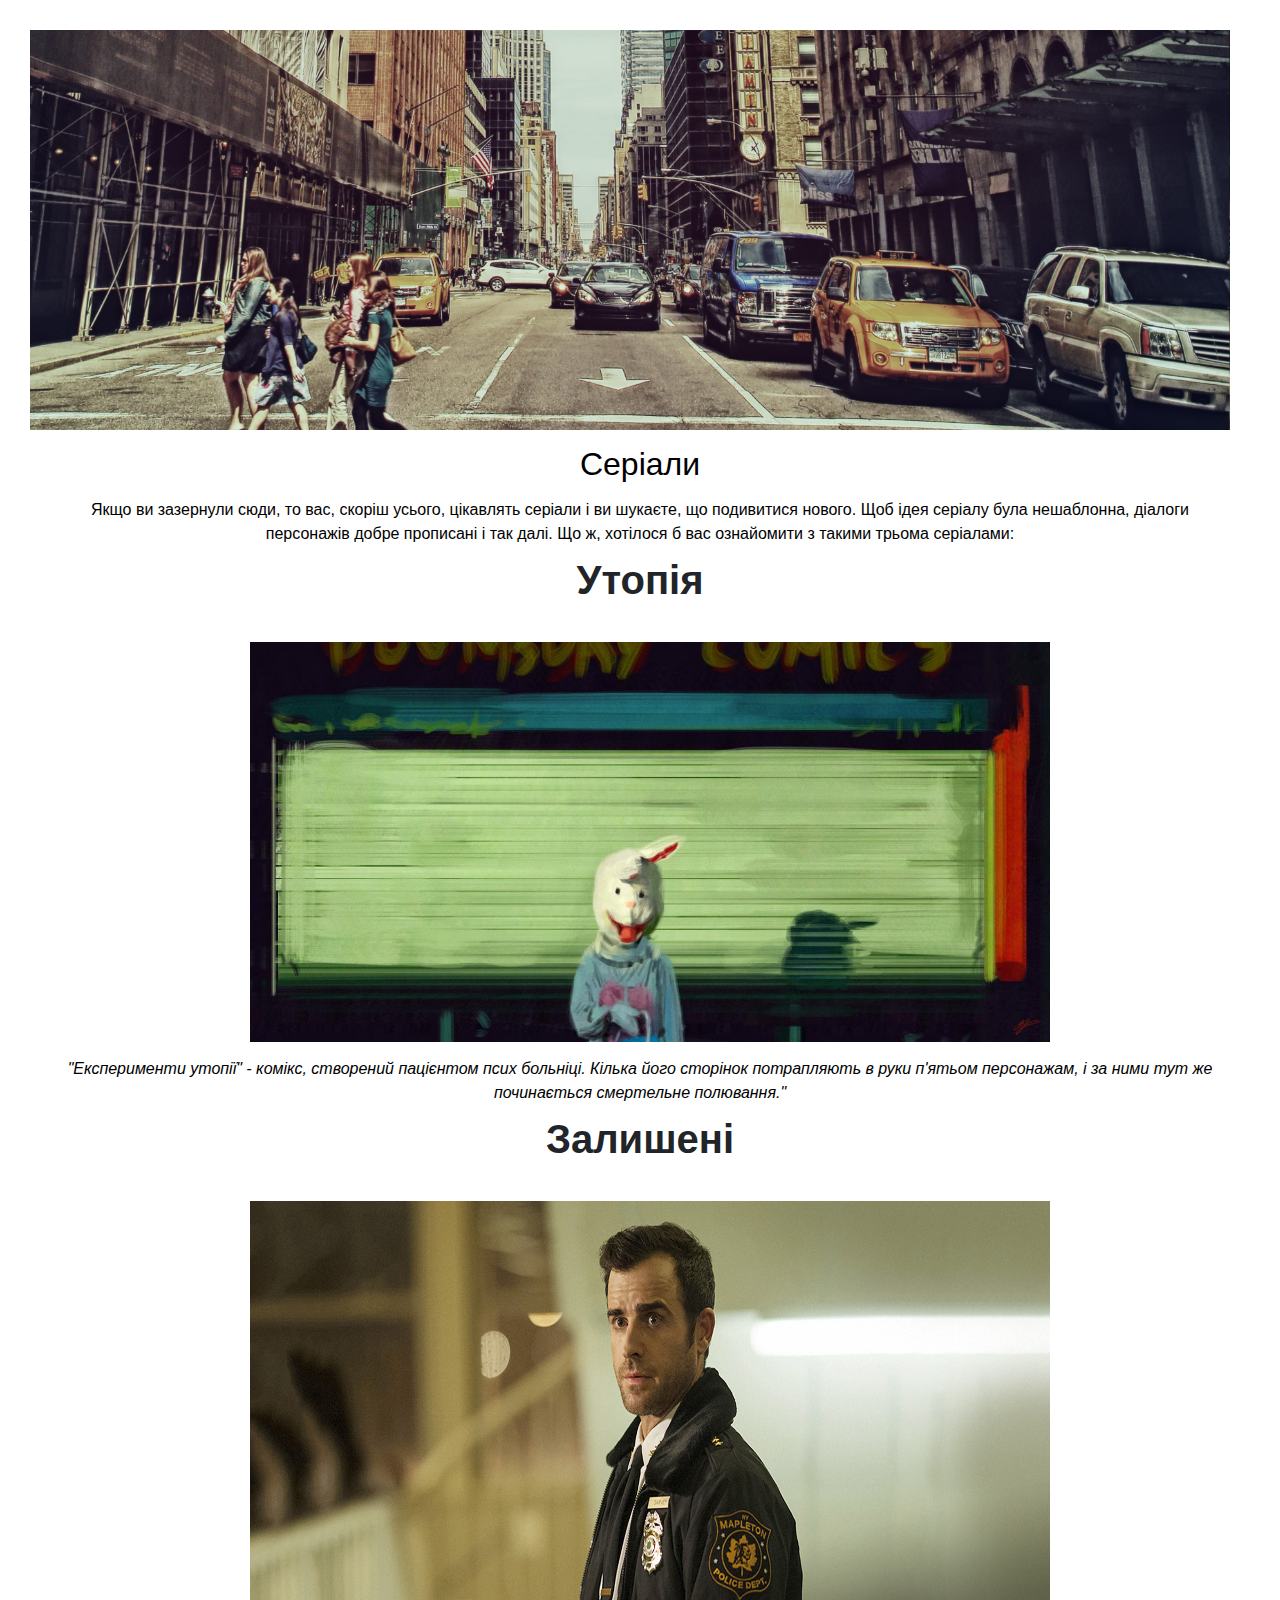
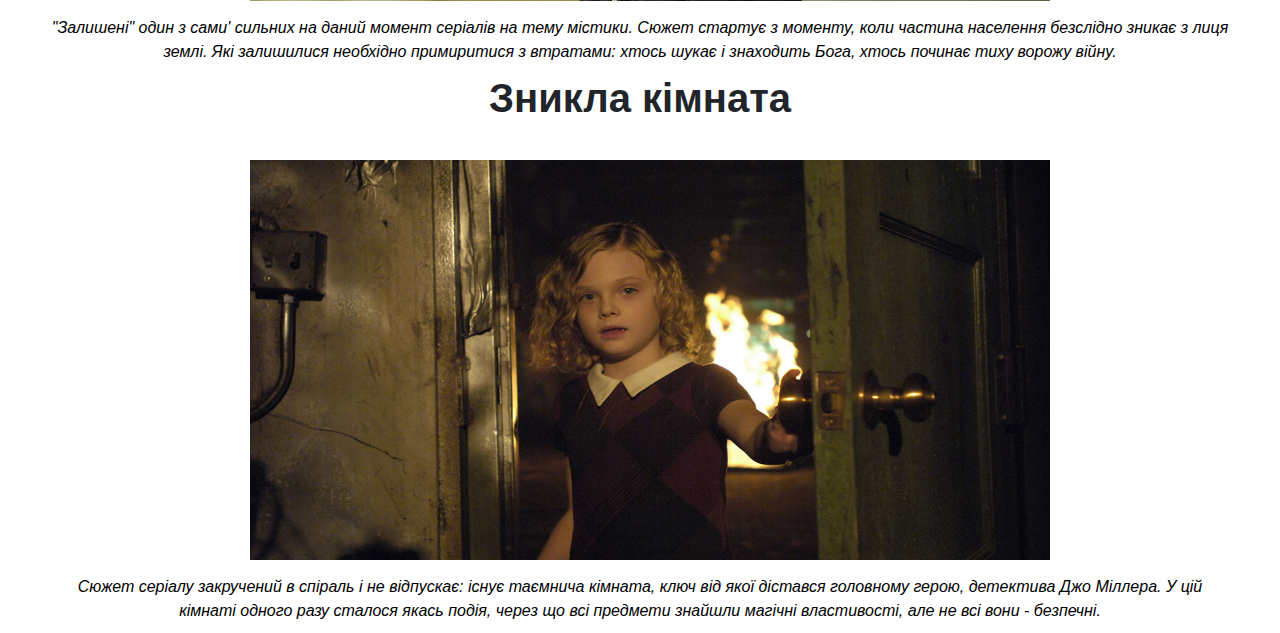
==== Страницы/Серіали.html @ 3b9bedf6 "commit" ====
<!DOCTYPE html>
<html>
<head>
      <!-- Required meta tags -->
      <meta charset="utf-8">
      <meta name="viewport" content="width=device-width, initial-scale=1, shrink-to-fit=no">
  
      <!-- Bootstrap CSS -->
      <link rel="stylesheet" href="https://stackpath.bootstrapcdn.com/bootstrap/4.3.1/css/bootstrap.min.css" integrity="sha384-ggOyR0iXCbMQv3Xipma34MD+dH/1fQ784/j6cY/iJTQUOhcWr7x9JvoRxT2MZw1T" crossorigin="anonymous">
<link rel="stylesheet" href="style.css" type="text/css">
</head>
<body>
<img src='02.png' alt='oo'/>
<h2>Серіали</h2>
<p>Якщо ви зазернули сюди, то вас, скоріш усього, цікавлять серіали і ви шукаєте, що подивитися нового. Щоб ідея серіалу була нешаблонна, діалоги персонажів добре прописані і так далі. 
    Що ж, хотілося б вас ознайомити з такими трьома серіалами: </p> 
<h1 class="font-weight-bold">Утопія</h1> 
<img src="03.png" class="wow">
<p class="font-italic">"Експерименти утопії" - комікс, створений пацієнтом псих больніці. Кілька його сторінок потрапляють в руки п'ятьом персонажам, і за ними тут же починається смертельне полювання."</p> 
<h1 class="font-weight-bold">Залишені</h1>
<img src="04.png" class="wo">
<p class="font-italic">"Залишені" один з сами' сильних на даний момент серіалів на тему містики. Сюжет стартує з моменту, коли частина населення безслідно зникає з лиця землі. Які залишилися необхідно примиритися з втратами: хтось шукає і знаходить Бога, хтось починає тиху ворожу війну.</p> 
<h1 class="font-weight-bold">Зникла кімната</h1> 
<img src="05.png" class="woy">
<p class="font-italic">Сюжет серіалу закручений в спіраль і не відпускає: існує таємнича кімната, ключ від якої дістався головному герою, детектива Джо Міллера. У цій кімнаті одного разу сталося якась подія, через що всі предмети знайшли магічні властивості, але не всі вони - безпечні.</p>
    <!-- Optional JavaScript -->
    <!-- jQuery first, then Popper.js, then Bootstrap JS -->
    <script src="https://code.jquery.com/jquery-3.3.1.slim.min.js" integrity="sha384-q8i/X+965DzO0rT7abK41JStQIAqVgRVzpbzo5smXKp4YfRvH+8abtTE1Pi6jizo" crossorigin="anonymous"></script>
    <script src="https://cdnjs.cloudflare.com/ajax/libs/popper.js/1.14.7/umd/popper.min.js" integrity="sha384-UO2eT0CpHqdSJQ6hJty5KVphtPhzWj9WO1clHTMGa3JDZwrnQq4sF86dIHNDz0W1" crossorigin="anonymous"></script>
    <script src="https://stackpath.bootstrapcdn.com/bootstrap/4.3.1/js/bootstrap.min.js" integrity="sha384-JjSmVgyd0p3pXB1rRibZUAYoIIy6OrQ6VrjIEaFf/nJGzIxFDsf4x0xIM+B07jRM" crossorigin="anonymous"></script>
</body>
</html>
---- Страницы/style.css ----
body {
    background-color:#ffffff;
    }
    button {background: darkcyan; width: 100px; height: 50px;}
    p{
      color:#000000;
      text-align: center;
      margin-left: 50px; margin-right: 50px; margin-top: 15px; margin-bottom: 10px;      
    }
    h1{
      text-align: center;
    }
    h3 {
      color:#000000;
      text-align: center;
      margin-left: 50px; margin-right: 50px; margin-top: 15px; margin-bottom: 10px;
    } 
    h2 {
      color:#000000;
      text-align: center;
      margin-left: 50px; margin-right: 50px; margin-top: 15px; margin-bottom: 10px;
    } 
    div{
      color: #ffffff;
      justify-content: space-around;
      flex-wrap: wrap;
      align-items: center;
    }
    .container {
      background-color: #fff2d9;
      color:#886f4a;
      width: 1510px;
      height: 570px;
      position: absolute; left: 70px; top: 1550px;
    }
    .btn-group{
      background-color: #14121248;
      padding: 0px;
      display: flex;
      height:400px;
      margin-left: 30px; margin-right: 40px; margin-top: 50px; margin-bottom: 10px;
    }
    img{
      width: 1200px; height: 400px; 
      margin-left: 30px; margin-right: 30px; margin-top: 30px;
    }
    .okey{
      width: 1200px; height: 400px;
      margin-left: 30px; margin-right: 30px; margin-top: -450px;
    }
  .wow, .woy, .wo, .www, .wok, .wou{
    width: 800px; height: 400px;
    margin-left: 250px; margin-right: 30px;
  }
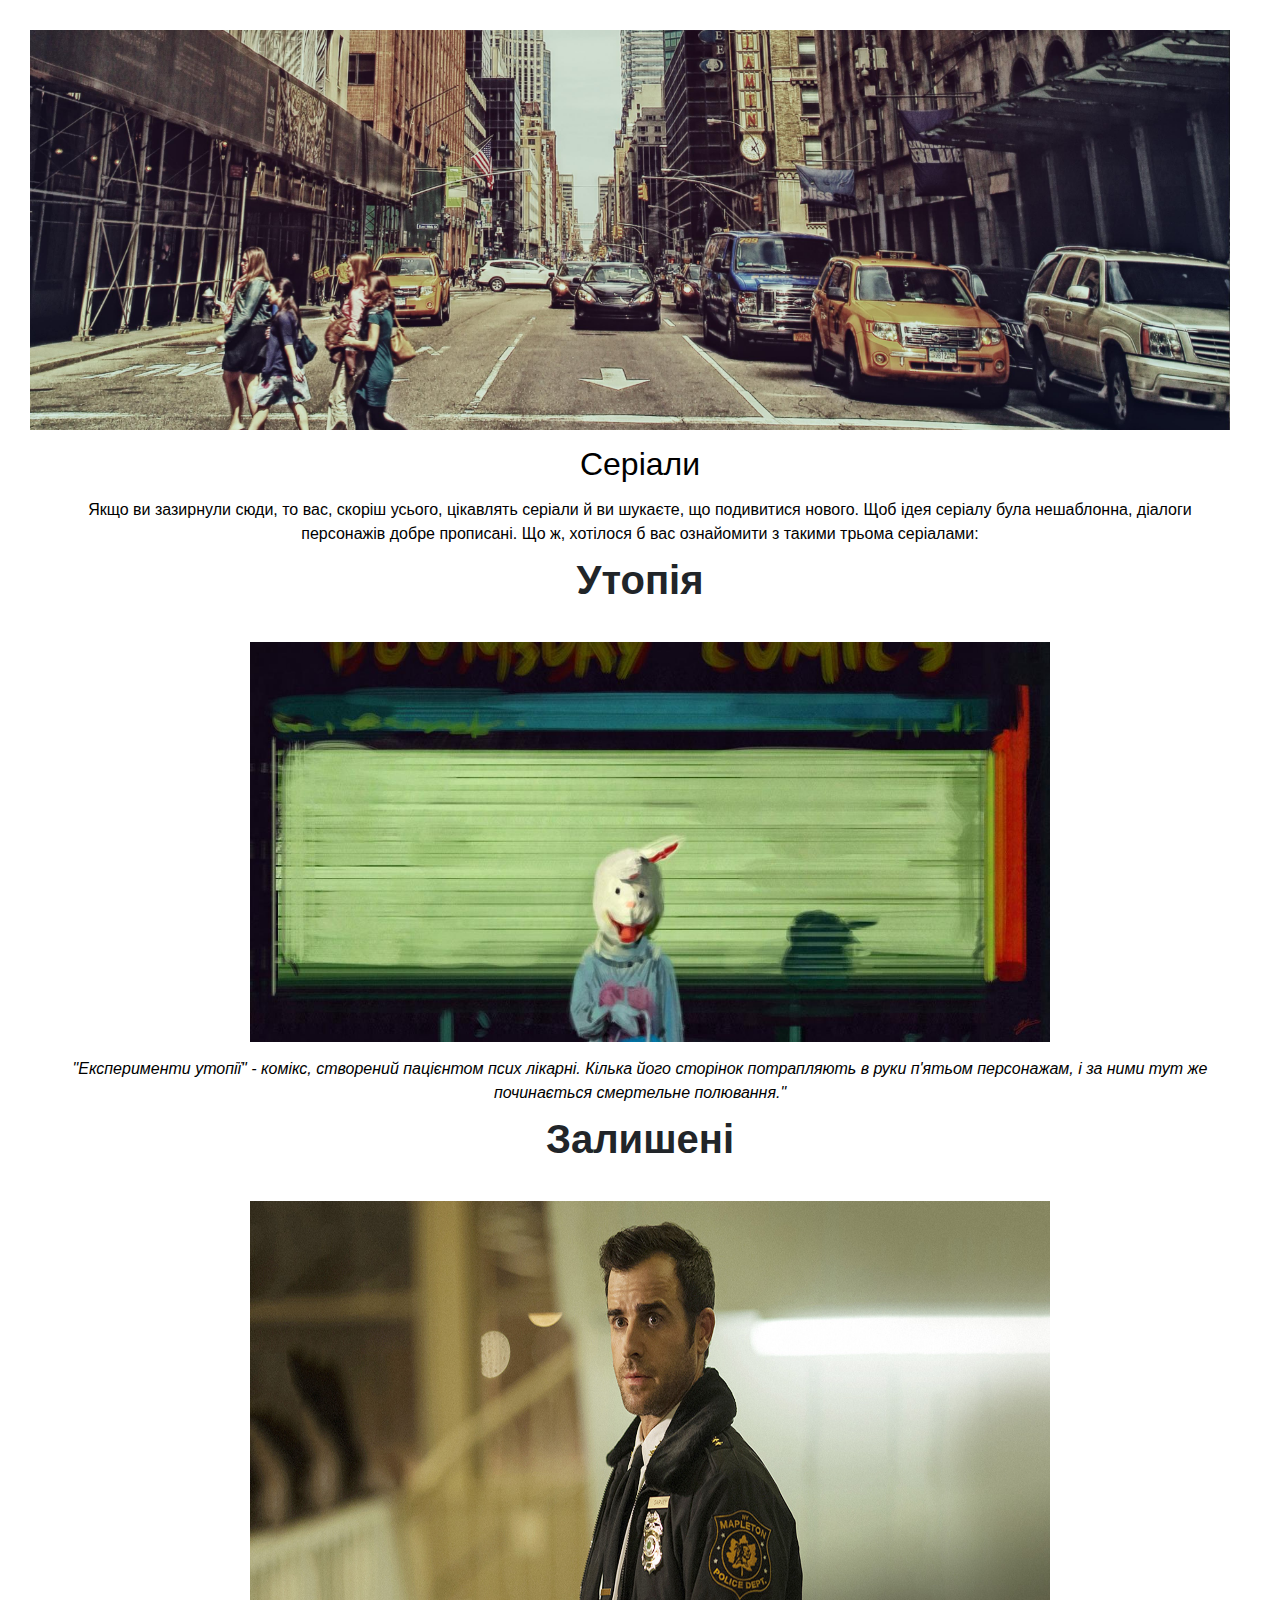
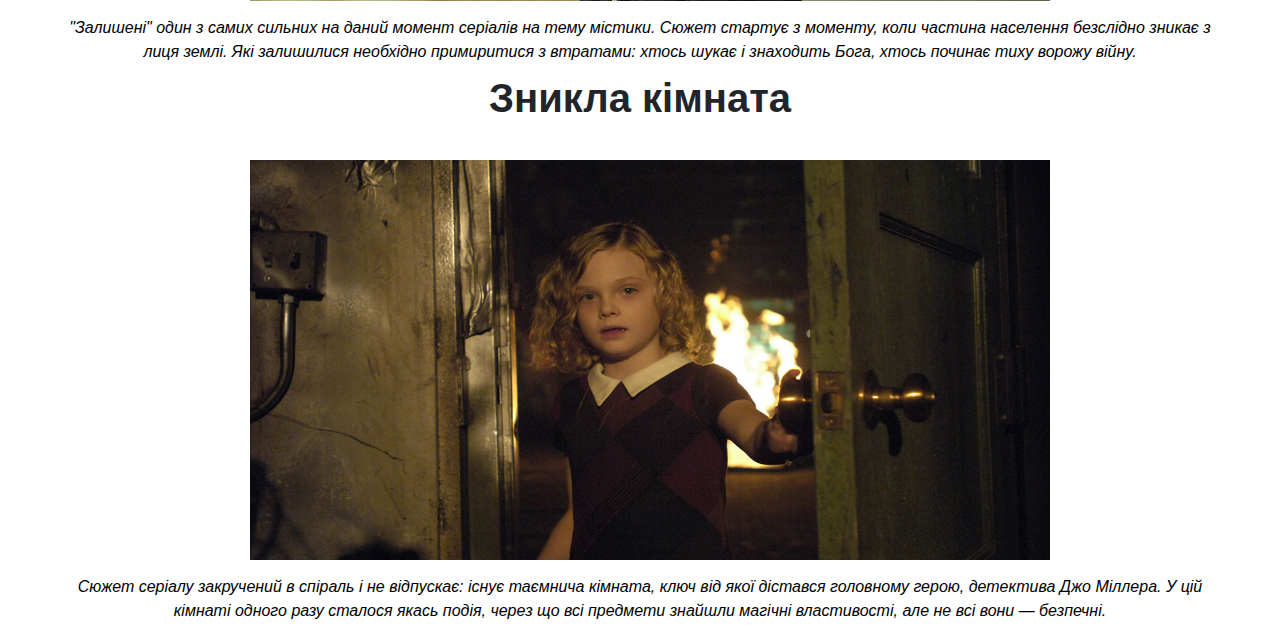
==== commit 3e8974c2: "commit" ====
--- a/Страницы/Серіали.html
+++ b/Страницы/Серіали.html
@@ -12,17 +12,16 @@
 <body>
 <img src='02.png' alt='oo'/>
 <h2>Серіали</h2>
-<p>Якщо ви зазернули сюди, то вас, скоріш усього, цікавлять серіали і ви шукаєте, що подивитися нового. Щоб ідея серіалу була нешаблонна, діалоги персонажів добре прописані і так далі. 
-    Що ж, хотілося б вас ознайомити з такими трьома серіалами: </p> 
+<p>Якщо ви зазирнули сюди, то вас, скоріш усього, цікавлять серіали й ви шукаєте, що подивитися нового. Щоб ідея серіалу була нешаблонна, діалоги персонажів добре прописані. Що ж, хотілося б вас ознайомити з такими трьома серіалами:</p> 
 <h1 class="font-weight-bold">Утопія</h1> 
 <img src="03.png" class="wow">
-<p class="font-italic">"Експерименти утопії" - комікс, створений пацієнтом псих больніці. Кілька його сторінок потрапляють в руки п'ятьом персонажам, і за ними тут же починається смертельне полювання."</p> 
+<p class="font-italic">"Експерименти утопії" - комікс, створений пацієнтом псих лікарні. Кілька його сторінок потрапляють в руки п'ятьом персонажам, і за ними тут же починається смертельне полювання."</p> 
 <h1 class="font-weight-bold">Залишені</h1>
 <img src="04.png" class="wo">
-<p class="font-italic">"Залишені" один з сами' сильних на даний момент серіалів на тему містики. Сюжет стартує з моменту, коли частина населення безслідно зникає з лиця землі. Які залишилися необхідно примиритися з втратами: хтось шукає і знаходить Бога, хтось починає тиху ворожу війну.</p> 
+<p class="font-italic">"Залишені" один з самих сильних на даний момент серіалів на тему містики. Сюжет стартує з моменту, коли частина населення безслідно зникає з лиця землі. Які залишилися необхідно примиритися з втратами: хтось шукає і знаходить Бога, хтось починає тиху ворожу війну.</p> 
 <h1 class="font-weight-bold">Зникла кімната</h1> 
 <img src="05.png" class="woy">
-<p class="font-italic">Сюжет серіалу закручений в спіраль і не відпускає: існує таємнича кімната, ключ від якої дістався головному герою, детектива Джо Міллера. У цій кімнаті одного разу сталося якась подія, через що всі предмети знайшли магічні властивості, але не всі вони - безпечні.</p>
+<p class="font-italic">Сюжет серіалу закручений в спіраль і не відпускає: існує таємнича кімната, ключ від якої дістався головному герою, детектива Джо Міллера. У цій кімнаті одного разу сталося якась подія, через що всі предмети знайшли магічні властивості, але не всі вони — безпечні.</p>
     <!-- Optional JavaScript -->
     <!-- jQuery first, then Popper.js, then Bootstrap JS -->
     <script src="https://code.jquery.com/jquery-3.3.1.slim.min.js" integrity="sha384-q8i/X+965DzO0rT7abK41JStQIAqVgRVzpbzo5smXKp4YfRvH+8abtTE1Pi6jizo" crossorigin="anonymous"></script>
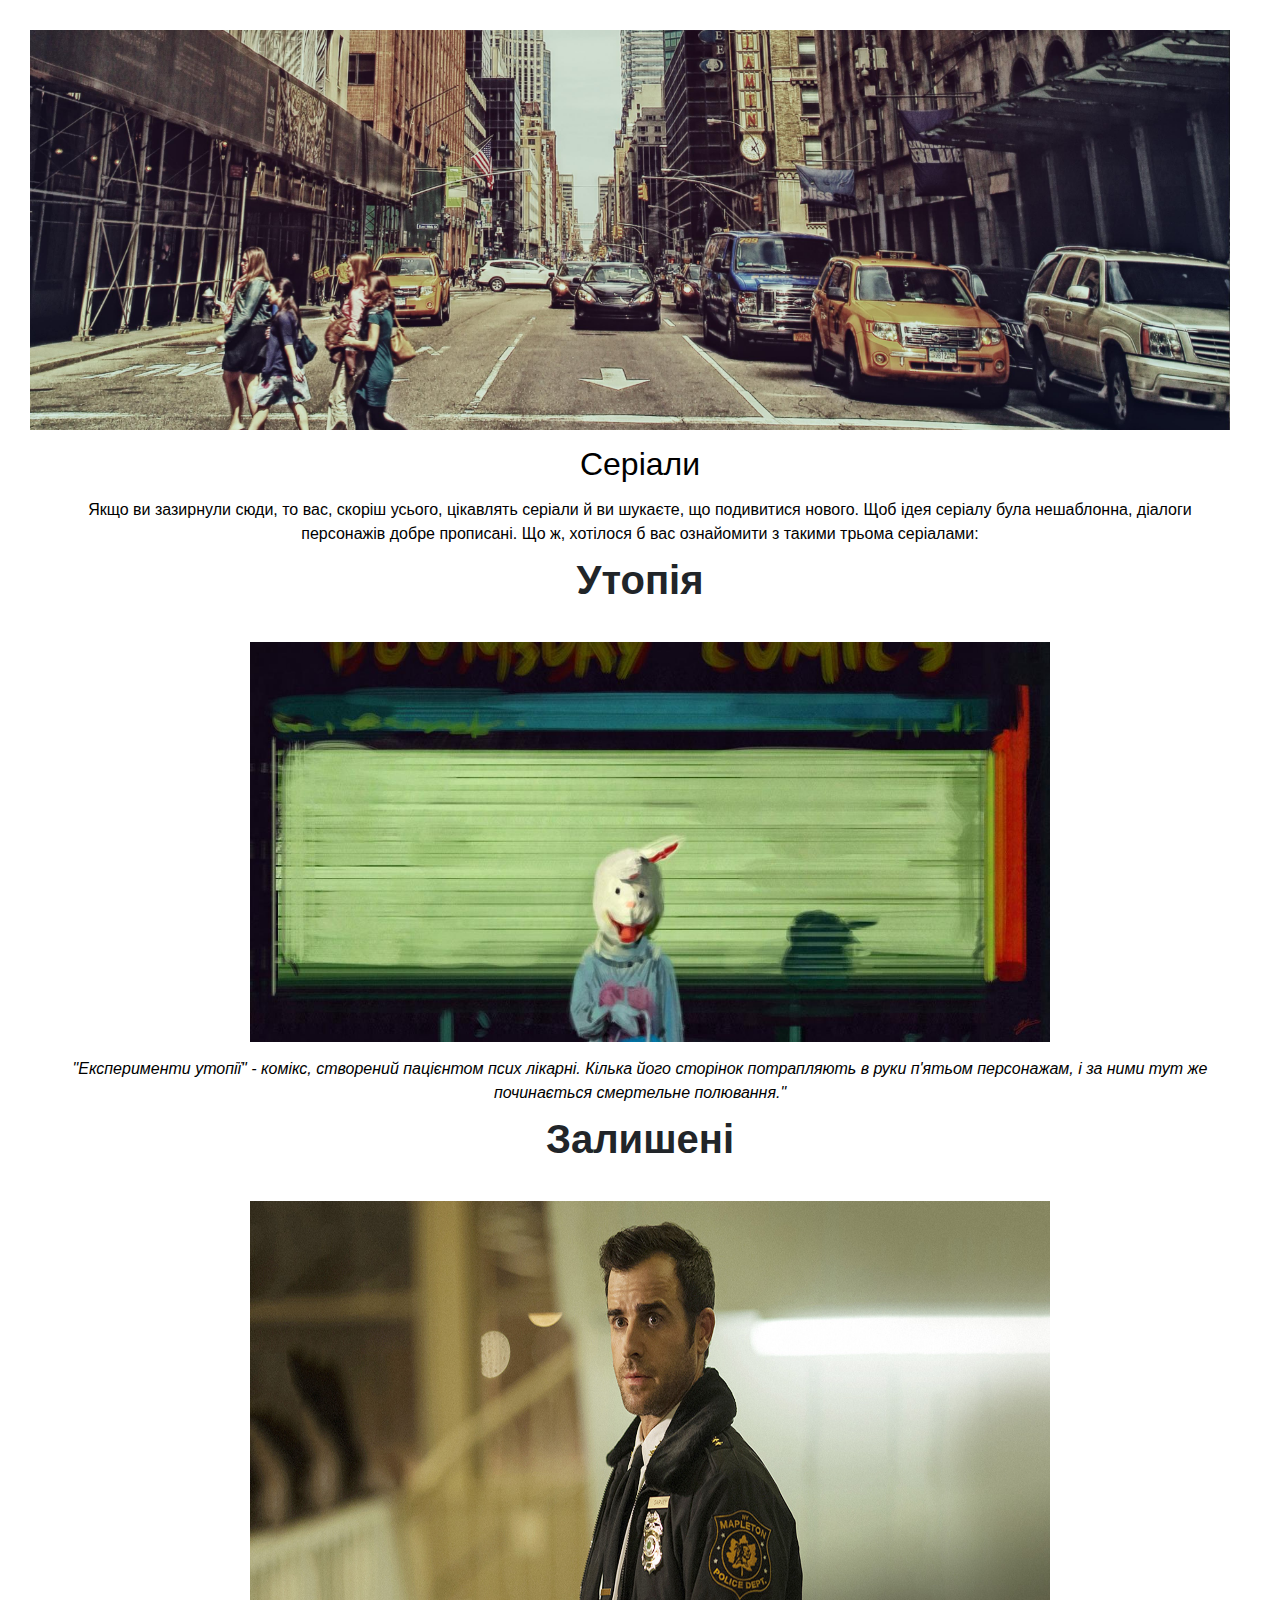
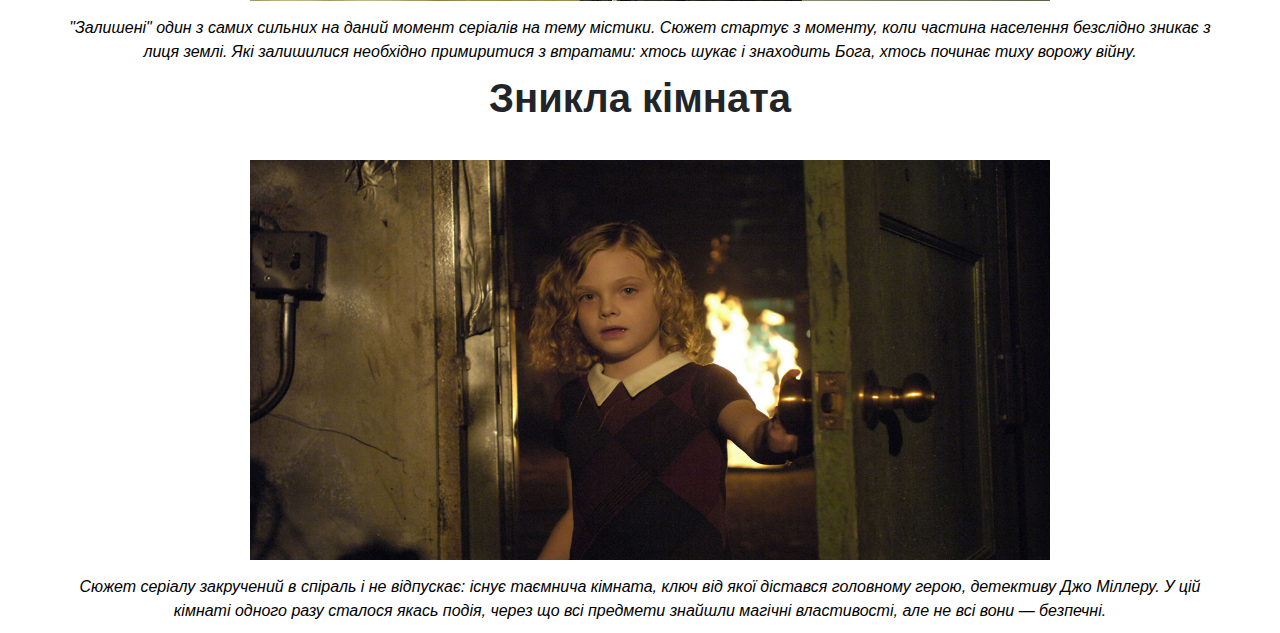
==== commit 96f5703c: "commit" ====
--- a/Страницы/Серіали.html
+++ b/Страницы/Серіали.html
@@ -21,7 +21,7 @@
 <p class="font-italic">"Залишені" один з самих сильних на даний момент серіалів на тему містики. Сюжет стартує з моменту, коли частина населення безслідно зникає з лиця землі. Які залишилися необхідно примиритися з втратами: хтось шукає і знаходить Бога, хтось починає тиху ворожу війну.</p> 
 <h1 class="font-weight-bold">Зникла кімната</h1> 
 <img src="05.png" class="woy">
-<p class="font-italic">Сюжет серіалу закручений в спіраль і не відпускає: існує таємнича кімната, ключ від якої дістався головному герою, детектива Джо Міллера. У цій кімнаті одного разу сталося якась подія, через що всі предмети знайшли магічні властивості, але не всі вони — безпечні.</p>
+<p class="font-italic">Сюжет серіалу закручений в спіраль і не відпускає: існує таємнича кімната, ключ від якої дістався головному герою, детективу Джо Міллеру. У цій кімнаті одного разу сталося якась подія, через що всі предмети знайшли магічні властивості, але не всі вони — безпечні.</p>
     <!-- Optional JavaScript -->
     <!-- jQuery first, then Popper.js, then Bootstrap JS -->
     <script src="https://code.jquery.com/jquery-3.3.1.slim.min.js" integrity="sha384-q8i/X+965DzO0rT7abK41JStQIAqVgRVzpbzo5smXKp4YfRvH+8abtTE1Pi6jizo" crossorigin="anonymous"></script>
